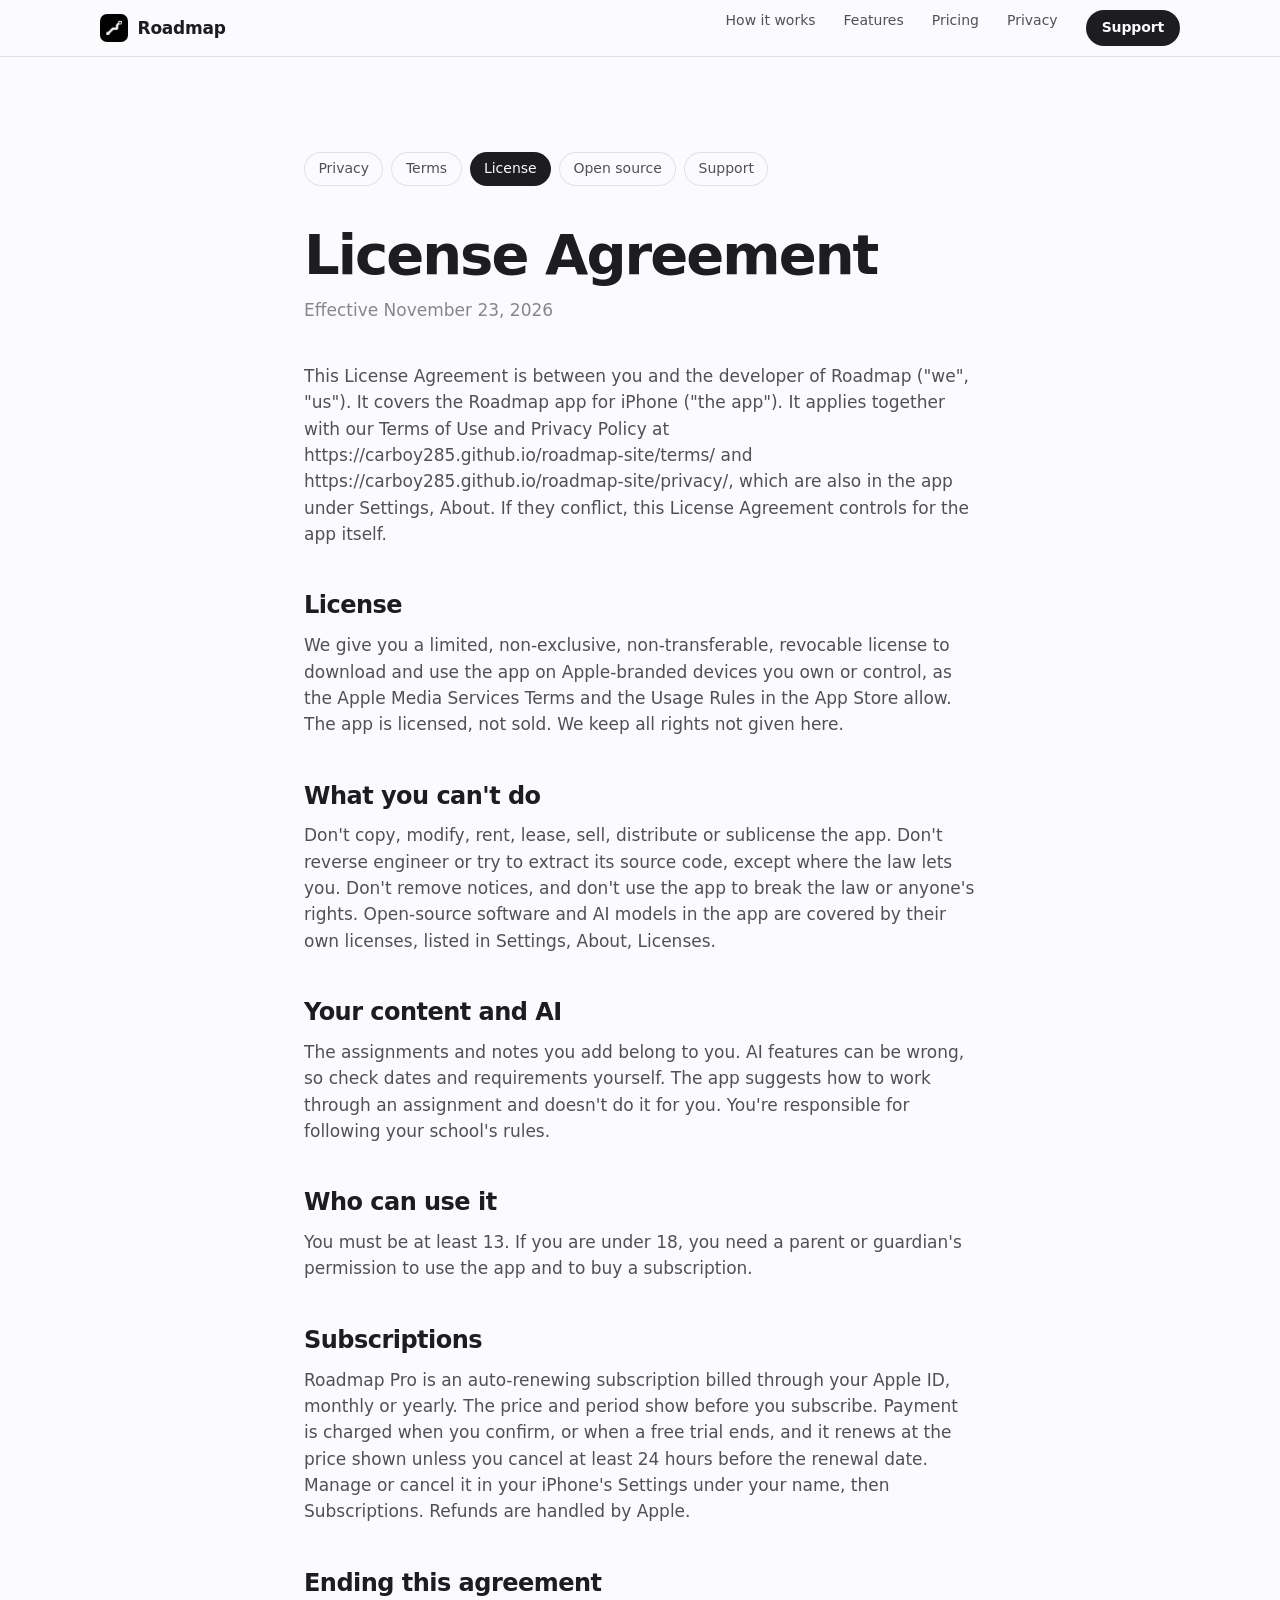
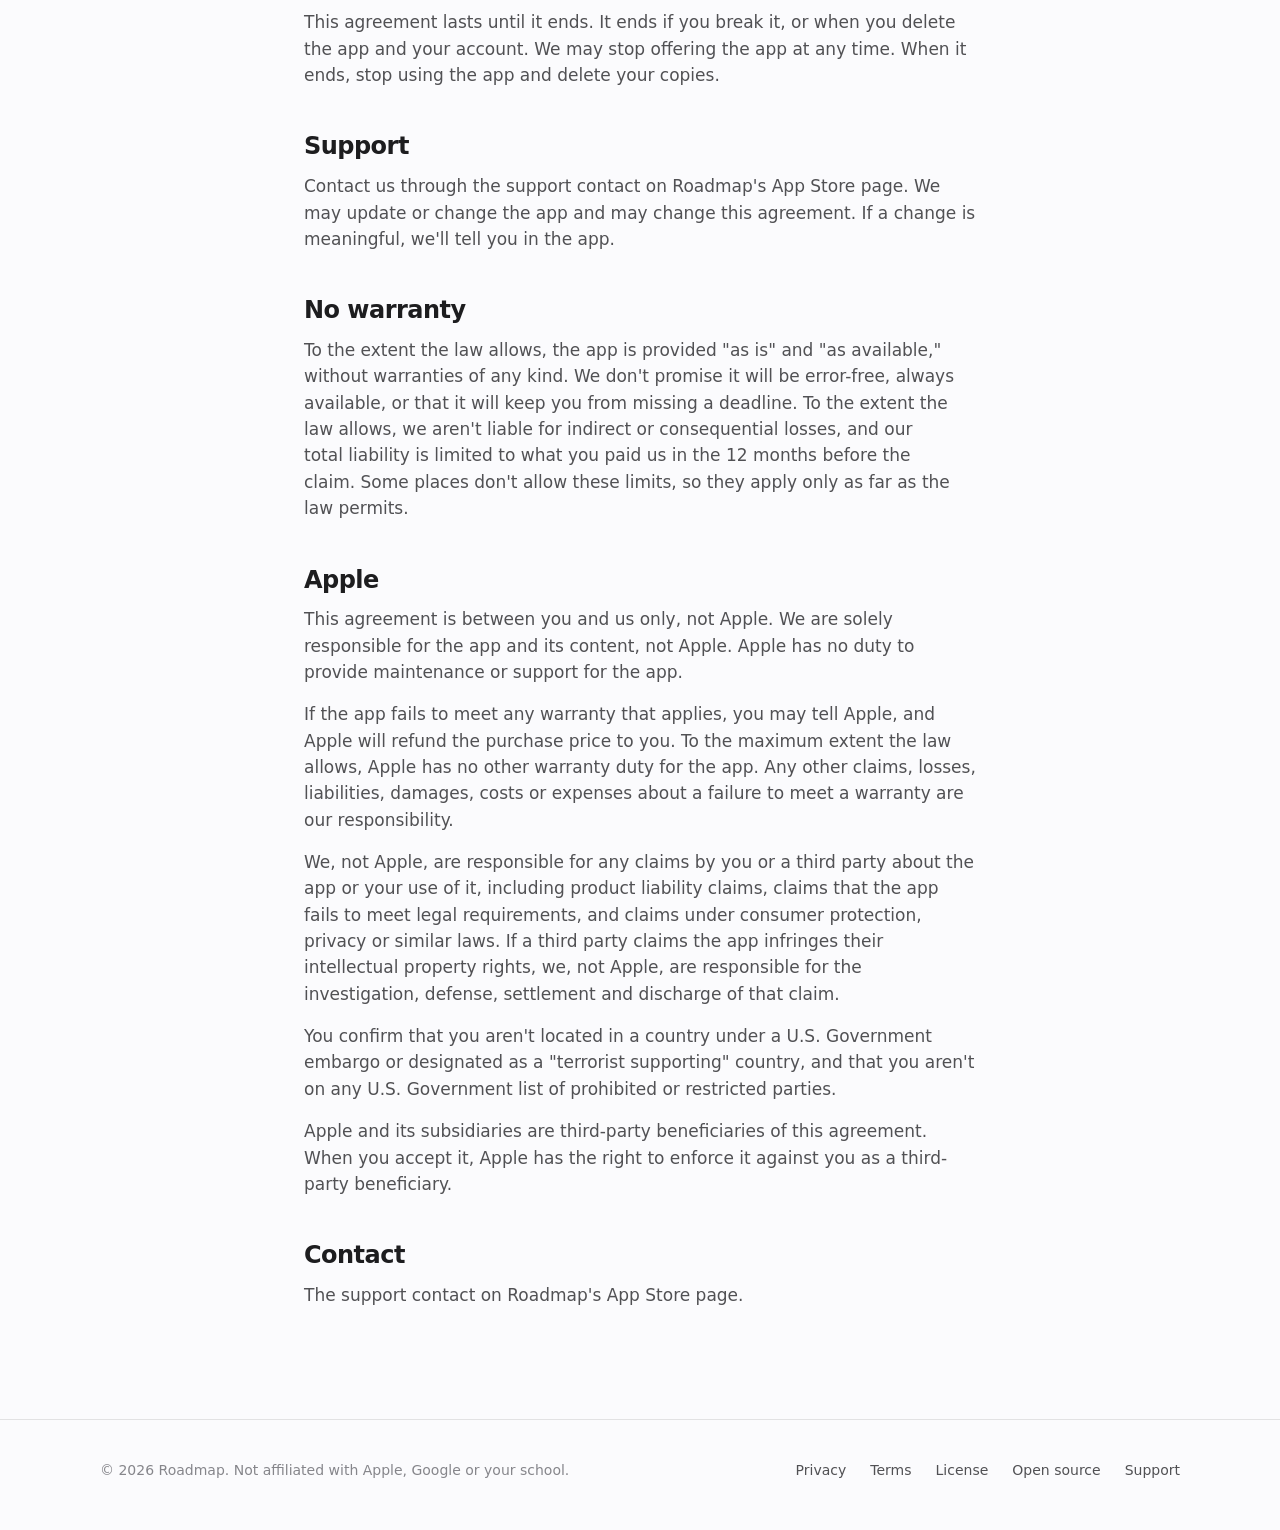
==== eula/index.html @ 941f6da0 "Add license agreement page and App Store Connect text Co-Authored-By: Claude Sonnet 5.5 <noreply@ant" ====
<!doctype html>
<html lang="en">
<head>
<meta charset="utf-8">
<meta name="viewport" content="width=device-width, initial-scale=1, viewport-fit=cover">
<title>License Agreement · Roadmap</title>
<meta name="description" content="The license agreement for the Roadmap app.">
<meta name="theme-color" content="#fbfbfd" media="(prefers-color-scheme: light)">
<meta name="theme-color" content="#000000" media="(prefers-color-scheme: dark)">
<meta property="og:title" content="License Agreement · Roadmap">
<meta property="og:description" content="The license agreement for the Roadmap app.">
<meta property="og:type" content="website">
<link rel="icon" type="image/png" href="../assets/favicon.png">
<link rel="apple-touch-icon" href="../assets/apple-touch-icon.png">
<link rel="stylesheet" href="../assets/site.css">
</head>
<body>
<nav class="nav" aria-label="Main">
  <div class="wrap">
    <a class="brand" href="../"><img src="../assets/favicon.png" alt="" width="28" height="28">Roadmap</a>
    <ul><li><a href="../#how">How it works</a></li><li><a href="../#features">Features</a></li><li><a href="../#pricing">Pricing</a></li><li><a href="../#privacy">Privacy</a></li><li><a class="btn sm" href="../support/">Support</a></li></ul>
  </div>
</nav>
<main>
<article class="wrap doc"><nav class="toc" aria-label="Policies"><a href="../privacy/">Privacy</a><a href="../terms/">Terms</a><a href="../eula/" aria-current="page">License</a><a href="../licenses/">Open source</a><a href="../support/">Support</a></nav><h1>License Agreement</h1><p class="meta">Effective November 23, 2026</p>
<p>This License Agreement is between you and the developer of Roadmap ("we", "us"). It covers the Roadmap app for iPhone ("the app"). It applies together with our Terms of Use and Privacy Policy at https://carboy285.github.io/roadmap-site/terms/ and https://carboy285.github.io/roadmap-site/privacy/, which are also in the app under Settings, About. If they conflict, this License Agreement controls for the app itself.</p>
<h2>License</h2>
<p>We give you a limited, non-exclusive, non-transferable, revocable license to download and use the app on Apple-branded devices you own or control, as the Apple Media Services Terms and the Usage Rules in the App Store allow. The app is licensed, not sold. We keep all rights not given here.</p>
<h2>What you can't do</h2>
<p>Don't copy, modify, rent, lease, sell, distribute or sublicense the app. Don't reverse engineer or try to extract its source code, except where the law lets you. Don't remove notices, and don't use the app to break the law or anyone's rights. Open-source software and AI models in the app are covered by their own licenses, listed in Settings, About, Licenses.</p>
<h2>Your content and AI</h2>
<p>The assignments and notes you add belong to you. AI features can be wrong, so check dates and requirements yourself. The app suggests how to work through an assignment and doesn't do it for you. You're responsible for following your school's rules.</p>
<h2>Who can use it</h2>
<p>You must be at least 13. If you are under 18, you need a parent or guardian's permission to use the app and to buy a subscription.</p>
<h2>Subscriptions</h2>
<p>Roadmap Pro is an auto-renewing subscription billed through your Apple ID, monthly or yearly. The price and period show before you subscribe. Payment is charged when you confirm, or when a free trial ends, and it renews at the price shown unless you cancel at least 24 hours before the renewal date. Manage or cancel it in your iPhone's Settings under your name, then Subscriptions. Refunds are handled by Apple.</p>
<h2>Ending this agreement</h2>
<p>This agreement lasts until it ends. It ends if you break it, or when you delete the app and your account. We may stop offering the app at any time. When it ends, stop using the app and delete your copies.</p>
<h2>Support</h2>
<p>Contact us through the support contact on Roadmap's App Store page. We may update or change the app and may change this agreement. If a change is meaningful, we'll tell you in the app.</p>
<h2>No warranty</h2>
<p>To the extent the law allows, the app is provided "as is" and "as available," without warranties of any kind. We don't promise it will be error-free, always available, or that it will keep you from missing a deadline. To the extent the law allows, we aren't liable for indirect or consequential losses, and our total liability is limited to what you paid us in the 12 months before the claim. Some places don't allow these limits, so they apply only as far as the law permits.</p>
<h2>Apple</h2>
<p>This agreement is between you and us only, not Apple. We are solely responsible for the app and its content, not Apple. Apple has no duty to provide maintenance or support for the app.</p>
<p>If the app fails to meet any warranty that applies, you may tell Apple, and Apple will refund the purchase price to you. To the maximum extent the law allows, Apple has no other warranty duty for the app. Any other claims, losses, liabilities, damages, costs or expenses about a failure to meet a warranty are our responsibility.</p>
<p>We, not Apple, are responsible for any claims by you or a third party about the app or your use of it, including product liability claims, claims that the app fails to meet legal requirements, and claims under consumer protection, privacy or similar laws. If a third party claims the app infringes their intellectual property rights, we, not Apple, are responsible for the investigation, defense, settlement and discharge of that claim.</p>
<p>You confirm that you aren't located in a country under a U.S. Government embargo or designated as a "terrorist supporting" country, and that you aren't on any U.S. Government list of prohibited or restricted parties.</p>
<p>Apple and its subsidiaries are third-party beneficiaries of this agreement. When you accept it, Apple has the right to enforce it against you as a third-party beneficiary.</p>
<h2>Contact</h2>
<p>The support contact on Roadmap's App Store page.</p></article>
</main>
<footer>
  <div class="wrap">
    <span>© 2026 Roadmap. Not affiliated with Apple, Google or your school.</span>
    <nav aria-label="Footer"><a href="../privacy/">Privacy</a><a href="../terms/">Terms</a><a href="../eula/">License</a><a href="../licenses/">Open source</a><a href="../support/">Support</a></nav>
  </div>
</footer>
<script src="../assets/config.js"></script>
<script src="../assets/site.js"></script>
</body>
</html>
---- assets/site.css ----
/* Roadmap site. System type, restrained palette, springy feedback. */
:root {
  --bg: #fbfbfd;
  --bg-2: #f2f2f5;
  --card: #ffffff;
  --ink: #1d1d1f;
  --ink-2: #515154;
  --ink-3: #86868b;
  --line: rgba(0, 0, 0, 0.1);
  --glass: rgba(251, 251, 253, 0.72);
  --done: #1f9d55;
  --shadow: 0 1px 2px rgba(0, 0, 0, 0.04), 0 12px 40px -12px rgba(0, 0, 0, 0.18);
  --ease: cubic-bezier(0.22, 1, 0.36, 1);
  --radius: 22px;
  --max: 1080px;
  color-scheme: light dark;
}
@media (prefers-color-scheme: dark) {
  :root {
    --bg: #000000;
    --bg-2: #0d0d0f;
    --card: #1c1c1e;
    --ink: #f5f5f7;
    --ink-2: #a1a1a6;
    --ink-3: #6e6e73;
    --line: rgba(255, 255, 255, 0.14);
    --glass: rgba(0, 0, 0, 0.66);
    --done: #32d74b;
    --shadow: 0 1px 2px rgba(0, 0, 0, 0.4), 0 20px 50px -16px rgba(0, 0, 0, 0.8);
  }
}

* { box-sizing: border-box; margin: 0; }
html { -webkit-text-size-adjust: 100%; scroll-behavior: smooth; scroll-padding-top: 5rem; }
body {
  background: var(--bg);
  color: var(--ink);
  font: 1.0625rem/1.55 -apple-system, BlinkMacSystemFont, "SF Pro Text", system-ui, "Segoe UI", sans-serif;
  -webkit-font-smoothing: antialiased;
  text-rendering: optimizeLegibility;
}
img, svg { display: block; max-width: 100%; }
a { color: inherit; }
:focus-visible { outline: 3px solid var(--ink); outline-offset: 3px; border-radius: 8px; }

.wrap { width: min(var(--max), 100% - 3rem); margin-inline: auto; }

/* Type: tracking tightens as size grows, leading tightens too. */
.display {
  font-size: clamp(2.75rem, 8vw, 5.75rem);
  line-height: 1.02;
  letter-spacing: -0.035em;
  font-weight: 700;
  font-optical-sizing: auto;
  text-wrap: balance;
}
h2.title {
  font-size: clamp(2rem, 5vw, 3.25rem);
  line-height: 1.07;
  letter-spacing: -0.028em;
  font-weight: 700;
  text-wrap: balance;
}
h3 { font-size: 1.1875rem; line-height: 1.25; letter-spacing: -0.012em; font-weight: 650; }
.lede { font-size: clamp(1.1875rem, 2.4vw, 1.5rem); line-height: 1.35; letter-spacing: -0.014em; color: var(--ink-2); text-wrap: pretty; }
.eyebrow { font-size: 0.8125rem; font-weight: 600; letter-spacing: 0.06em; text-transform: uppercase; color: var(--ink-3); }

/* Floating glass nav: content scrolls beneath it. */
.nav {
  position: sticky; top: 0; z-index: 50;
  background: var(--glass);
  -webkit-backdrop-filter: blur(22px) saturate(180%);
  backdrop-filter: blur(22px) saturate(180%);
  box-shadow: 0 1px 0 var(--line);
}
.nav .wrap { display: flex; align-items: center; justify-content: space-between; height: 3.5rem; }
.brand { display: flex; align-items: center; gap: 0.6rem; font-weight: 650; letter-spacing: -0.015em; text-decoration: none; }
.brand img { width: 28px; height: 28px; border-radius: 7px; }
.nav ul { display: flex; gap: 1.75rem; list-style: none; padding: 0; font-size: 0.875rem; }
.nav ul a { text-decoration: none; color: var(--ink-2); transition: color 120ms; }
.nav ul a:hover, .nav ul a[aria-current] { color: var(--ink); }
.nav ul a.btn { color: var(--bg); }
@media (max-width: 640px) { .nav ul li:not(:last-child) { display: none; } }

/* Buttons respond on press, instantly. */
.btn {
  display: inline-flex; align-items: center; justify-content: center; gap: 0.5rem;
  min-height: 3rem; padding: 0 1.5rem; border-radius: 999px;
  background: var(--ink); color: var(--bg);
  font: inherit; font-size: 1rem; font-weight: 600; letter-spacing: -0.01em; text-decoration: none;
  border: 0; cursor: pointer;
  transition: transform 120ms var(--ease), opacity 120ms;
  -webkit-tap-highlight-color: transparent;
}
.btn:hover { opacity: 0.88; }
.btn:active { transform: scale(0.96); opacity: 1; }
.btn.ghost { background: transparent; color: var(--ink); box-shadow: inset 0 0 0 1.5px var(--line); }
.btn.sm { min-height: 2.25rem; padding: 0 1rem; font-size: 0.875rem; }

/* Hero */
.hero { padding: clamp(3.5rem, 9vw, 7rem) 0 0; text-align: center; overflow: clip; }
.hero .lede { max-width: 36ch; margin: 1.5rem auto 0; }
.hero .cta { display: flex; flex-wrap: wrap; gap: 0.75rem; justify-content: center; margin-top: 2.25rem; }
.badge { display: inline-flex; align-items: center; gap: 0.5rem; padding: 0.35rem 0.9rem; border-radius: 999px; font-size: 0.8125rem; font-weight: 600; color: var(--ink-2); box-shadow: inset 0 0 0 1px var(--line); margin-bottom: 1.5rem; }
.badge i { width: 7px; height: 7px; border-radius: 50%; background: var(--done); }

/* Phone mock, built from markup so it stays crisp. Steps are tappable. */
.stage { margin-top: clamp(2.5rem, 6vw, 4.5rem); display: grid; place-items: center; position: relative; }
.stage::before { content: ""; position: absolute; inset: 20% 8% 0; background: radial-gradient(60% 60% at 50% 40%, var(--bg-2), transparent 75%); z-index: -1; }
.phone {
  width: min(340px, 82vw); aspect-ratio: 9 / 15;
  background: var(--card); border-radius: 46px; padding: 12px;
  box-shadow: 0 0 0 2px var(--line), var(--shadow);
  margin-bottom: -6rem; text-align: left;
  -webkit-mask-image: linear-gradient(#000 70%, transparent 100%);
  mask-image: linear-gradient(#000 70%, transparent 100%);
}
.screen { height: 100%; border-radius: 36px; background: var(--bg); padding: 1.1rem 1.1rem 0; overflow: hidden; box-shadow: inset 0 0 0 1px var(--line); }
.island { width: 84px; height: 24px; border-radius: 99px; background: #000; margin: 0 auto 0.9rem; }
.screen .date { font-size: 0.75rem; font-weight: 600; letter-spacing: 0.05em; text-transform: uppercase; color: var(--ink-3); }
.screen h4 { font-size: 1.5rem; letter-spacing: -0.03em; line-height: 1.1; margin: 0.15rem 0 0.9rem; }
.ring-row { display: flex; align-items: center; gap: 0.9rem; padding: 0.8rem; border-radius: 16px; background: var(--card); box-shadow: inset 0 0 0 1px var(--line); }
.ring { position: relative; width: 52px; height: 52px; flex: none; }
.ring svg { width: 100%; height: 100%; transform: rotate(-90deg); }
.ring circle { fill: none; stroke-width: 6; }
.ring .track { stroke: var(--line); }
.ring .fill { stroke: var(--ink); stroke-linecap: round; transition: stroke-dashoffset 600ms var(--ease); }
.ring b { position: absolute; inset: 0; display: grid; place-items: center; font-size: 0.8125rem; letter-spacing: -0.02em; }
.ring-row p { font-size: 0.8125rem; line-height: 1.3; color: var(--ink-2); }
.ring-row p strong { display: block; color: var(--ink); font-size: 0.9375rem; letter-spacing: -0.015em; }
.steps { list-style: none; padding: 0; margin-top: 0.9rem; display: grid; gap: 0.5rem; }
.step { display: flex; align-items: center; gap: 0.7rem; width: 100%; padding: 0.7rem 0.8rem; border: 0; border-radius: 14px; background: var(--card); box-shadow: inset 0 0 0 1px var(--line); color: var(--ink); font: inherit; font-size: 0.875rem; text-align: left; cursor: pointer; transition: transform 120ms var(--ease); -webkit-tap-highlight-color: transparent; }
.step:active { transform: scale(0.97); }
.step .box { width: 22px; height: 22px; border-radius: 50%; flex: none; box-shadow: inset 0 0 0 2px var(--ink-3); display: grid; place-items: center; transition: background 200ms, box-shadow 200ms; }
.step .box svg { width: 12px; height: 12px; stroke: var(--bg); stroke-width: 3.4; fill: none; stroke-linecap: round; stroke-linejoin: round; stroke-dasharray: 20; stroke-dashoffset: 20; transition: stroke-dashoffset 280ms var(--ease) 60ms; }
.step[aria-pressed="true"] .box { background: var(--done); box-shadow: none; }
.step[aria-pressed="true"] .box svg { stroke: #fff; stroke-dashoffset: 0; }
.step[aria-pressed="true"] .t { color: var(--ink-3); text-decoration: line-through; text-decoration-color: var(--ink-3); }
.step small { margin-left: auto; color: var(--ink-3); font-size: 0.75rem; white-space: nowrap; }
.hint { margin-top: 1rem; font-size: 0.8125rem; color: var(--ink-3); }

/* Sections */
section { padding: clamp(4.5rem, 11vw, 8.5rem) 0; }
.head { max-width: 40rem; margin-bottom: clamp(2.5rem, 6vw, 4rem); }
.head .lede { margin-top: 1rem; }
.head .eyebrow { margin-bottom: 0.75rem; }
.center { text-align: center; margin-inline: auto; }
.alt { background: var(--bg-2); }

.grid { display: grid; gap: 1rem; grid-template-columns: repeat(auto-fit, minmax(min(100%, 17rem), 1fr)); }
.card { background: var(--card); border-radius: var(--radius); padding: 1.75rem; box-shadow: inset 0 0 0 1px var(--line); display: flex; flex-direction: column; gap: 0.6rem; }
.card p { color: var(--ink-2); font-size: 1rem; line-height: 1.5; text-wrap: pretty; }
.card .ico { width: 44px; height: 44px; border-radius: 12px; display: grid; place-items: center; background: var(--ink); color: var(--bg); margin-bottom: 0.6rem; }
.card .ico svg { width: 22px; height: 22px; stroke: currentColor; fill: none; stroke-width: 1.8; stroke-linecap: round; stroke-linejoin: round; }
.card.wide { grid-column: 1 / -1; }
@media (min-width: 900px) { .card.wide { grid-column: span 2; } }

/* Flow */
.flow { display: grid; gap: 1rem; grid-template-columns: repeat(auto-fit, minmax(min(100%, 15rem), 1fr)); counter-reset: n; }
.flow li { list-style: none; counter-increment: n; padding-top: 1.25rem; border-top: 2px solid var(--ink); }
.flow li::before { content: "0" counter(n); display: block; font-size: 0.8125rem; font-weight: 700; color: var(--ink-3); letter-spacing: 0.06em; margin-bottom: 0.6rem; }
.flow p { color: var(--ink-2); margin-top: 0.4rem; }
.flow { padding: 0; }

/* Privacy block */
.privacy { display: grid; gap: clamp(2rem, 5vw, 4rem); grid-template-columns: repeat(auto-fit, minmax(min(100%, 22rem), 1fr)); align-items: center; }
.facts { list-style: none; padding: 0; display: grid; gap: 0; }
.facts li { display: flex; gap: 1rem; padding: 1.1rem 0; border-top: 1px solid var(--line); }
.facts li:last-child { border-bottom: 1px solid var(--line); }
.facts svg { width: 22px; height: 22px; flex: none; margin-top: 0.2rem; stroke: var(--done); fill: none; stroke-width: 2.4; stroke-linecap: round; stroke-linejoin: round; }
.facts strong { display: block; letter-spacing: -0.01em; }
.facts span { color: var(--ink-2); font-size: 1rem; }

/* Pricing */
.plans { display: grid; gap: 1rem; grid-template-columns: repeat(auto-fit, minmax(min(100%, 19rem), 1fr)); max-width: 52rem; margin-inline: auto; }
.plan { background: var(--card); border-radius: var(--radius); padding: 2rem; box-shadow: inset 0 0 0 1px var(--line); display: flex; flex-direction: column; gap: 1rem; }
.plan.pro { background: var(--ink); color: var(--bg); box-shadow: none; }
.plan .price { font-size: 2.75rem; line-height: 1; letter-spacing: -0.035em; font-weight: 700; }
.plan .price small { font-size: 1rem; font-weight: 500; letter-spacing: 0; opacity: 0.6; }
.plan ul { list-style: none; padding: 0; display: grid; gap: 0.6rem; font-size: 1rem; }
.plan li { display: flex; gap: 0.6rem; }
.plan li::before { content: ""; width: 6px; height: 6px; border-radius: 50%; background: currentColor; opacity: 0.5; margin-top: 0.65rem; flex: none; }
.fine { text-align: center; color: var(--ink-3); font-size: 0.875rem; max-width: 40rem; margin: 1.5rem auto 0; text-wrap: pretty; }

/* FAQ */
.faq { max-width: 44rem; margin-inline: auto; }
details { border-top: 1px solid var(--line); }
details:last-child { border-bottom: 1px solid var(--line); }
summary { list-style: none; cursor: pointer; padding: 1.25rem 0; font-weight: 600; letter-spacing: -0.012em; display: flex; justify-content: space-between; gap: 1rem; align-items: center; }
summary::-webkit-details-marker { display: none; }
summary::after { content: ""; width: 10px; height: 10px; border-right: 2px solid var(--ink-3); border-bottom: 2px solid var(--ink-3); transform: rotate(45deg); transition: transform 280ms var(--ease); flex: none; margin-right: 4px; }
details[open] summary::after { transform: rotate(-135deg); }
details p { padding: 0 0 1.4rem; color: var(--ink-2); max-width: 40rem; text-wrap: pretty; }

/* Closing CTA */
.closer { text-align: center; }
.closer .icon { width: 96px; height: 96px; margin: 0 auto 2rem; border-radius: 22px; box-shadow: var(--shadow); }
.closer .lede { margin: 1rem auto 2rem; max-width: 30ch; }

/* Footer */
footer { padding: 2.5rem 0 3rem; font-size: 0.875rem; color: var(--ink-3); box-shadow: 0 -1px 0 var(--line); }
footer .wrap { display: flex; flex-wrap: wrap; justify-content: space-between; gap: 1rem 2rem; }
footer nav { display: flex; flex-wrap: wrap; gap: 0.5rem 1.5rem; }
footer a { text-decoration: none; color: var(--ink-2); }
footer a:hover { color: var(--ink); text-decoration: underline; }

/* Long-form pages (privacy, terms, support) */
.doc { max-width: 42rem; margin-inline: auto; padding: clamp(3rem, 8vw, 6rem) 0; }
.doc h1 { font-size: clamp(2.25rem, 6vw, 3.5rem); line-height: 1.04; letter-spacing: -0.035em; font-weight: 700; text-wrap: balance; }
.doc .meta { color: var(--ink-3); margin: 0.75rem 0 2.5rem; }
.doc h2 { font-size: 1.5rem; line-height: 1.2; letter-spacing: -0.022em; margin: 2.75rem 0 0.75rem; }
.doc p, .doc li { color: var(--ink-2); text-wrap: pretty; }
.doc p { margin-bottom: 1rem; }
.doc ul { padding-left: 1.25rem; margin-bottom: 1rem; display: grid; gap: 0.6rem; }
.doc strong { color: var(--ink); font-weight: 600; }
.doc a { text-underline-offset: 3px; }
.doc .toc { display: flex; flex-wrap: wrap; gap: 0.5rem; margin: 0 0 2.5rem; }
.doc .toc a { text-decoration: none; font-size: 0.875rem; padding: 0.4rem 0.9rem; border-radius: 99px; box-shadow: inset 0 0 0 1px var(--line); color: var(--ink-2); }
.doc .toc a[aria-current] { background: var(--ink); color: var(--bg); box-shadow: none; }

/* Scroll reveal: starts from the current state, never blocks input. */
.js .reveal { opacity: 0; transform: translateY(18px); transition: opacity 700ms var(--ease), transform 700ms var(--ease); transition-delay: var(--d, 0ms); }
.js .reveal.in { opacity: 1; transform: none; }

/* Accessibility signals */
@media (prefers-reduced-motion: reduce) {
  html { scroll-behavior: auto; }
  .js .reveal { transform: none; transition: opacity 200ms; }
  .ring .fill, .step .box svg, summary::after { transition: none; }
  .btn:active, .step:active { transform: none; }
}
@media (prefers-reduced-transparency: reduce) {
  .nav { background: var(--bg); -webkit-backdrop-filter: none; backdrop-filter: none; }
}
@media (prefers-contrast: more) {
  :root { --line: rgba(128, 128, 128, 0.7); --ink-2: var(--ink); --ink-3: var(--ink-2); }
}
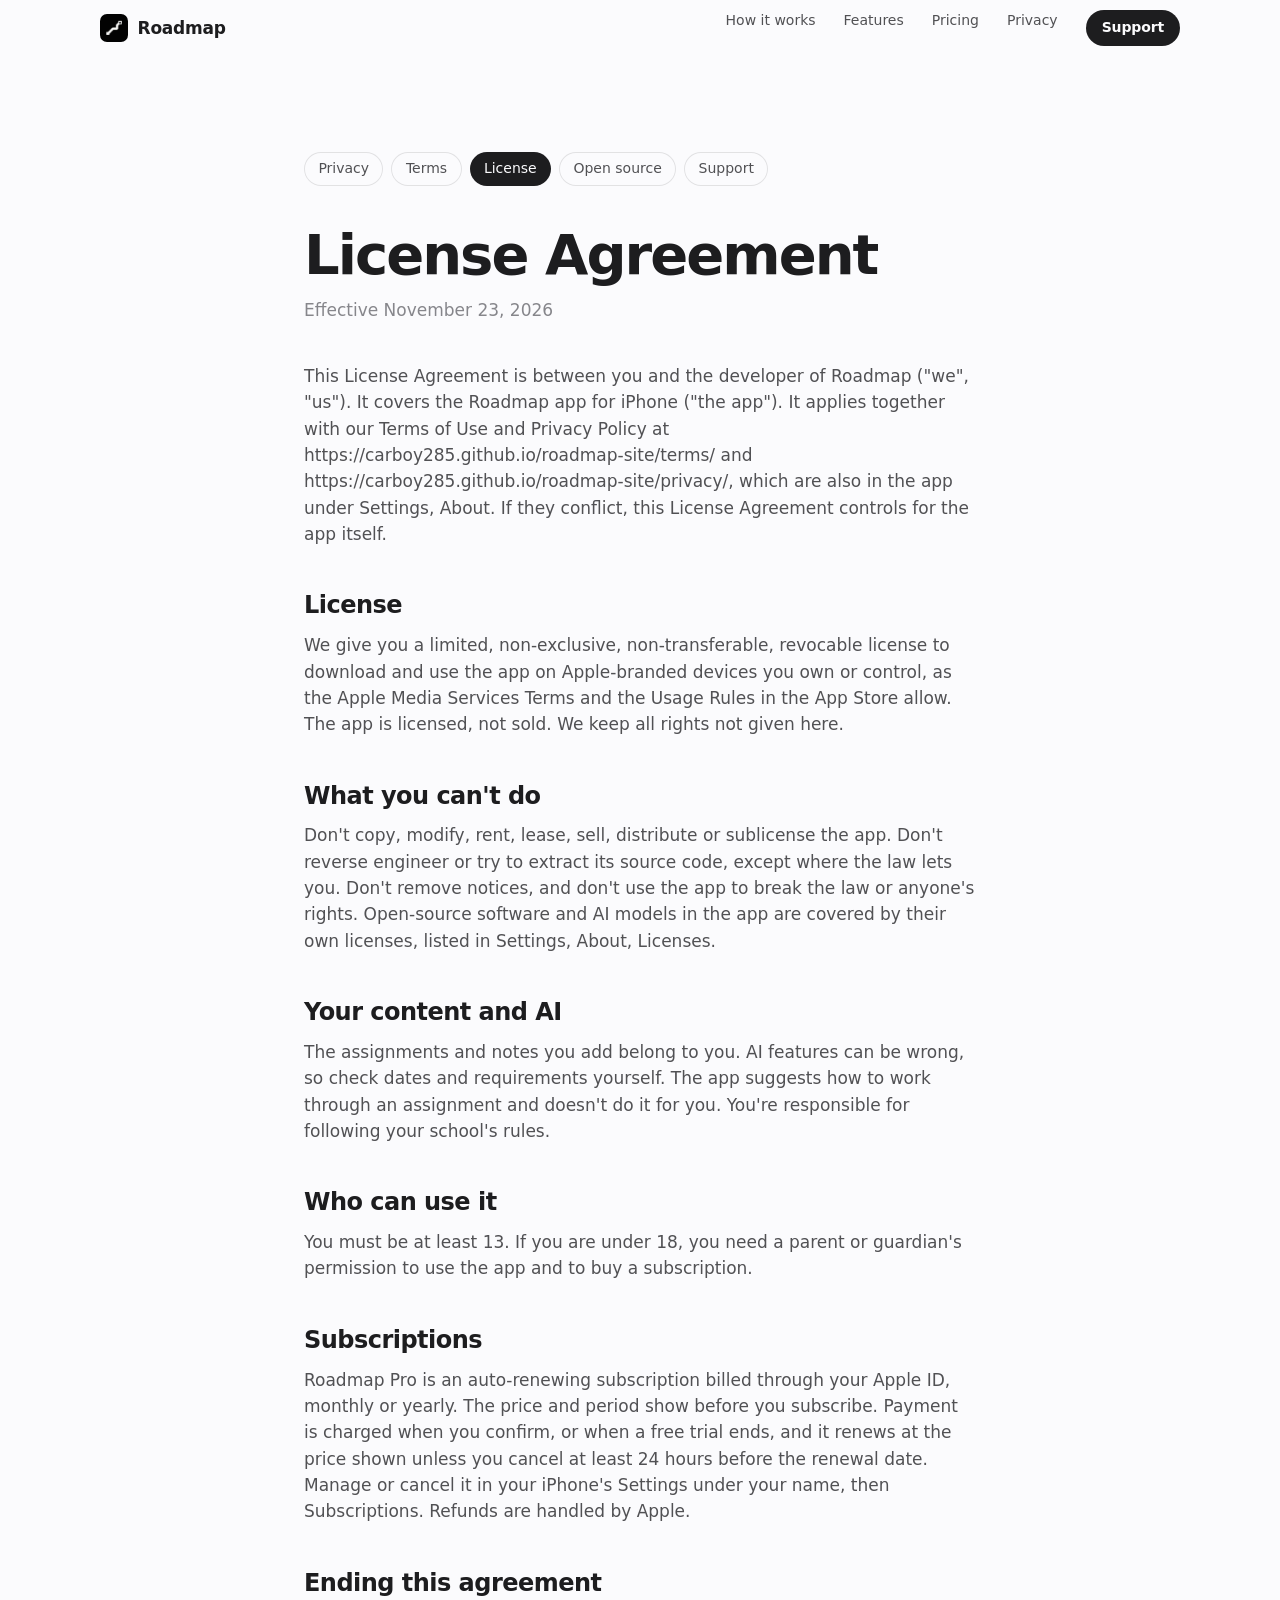
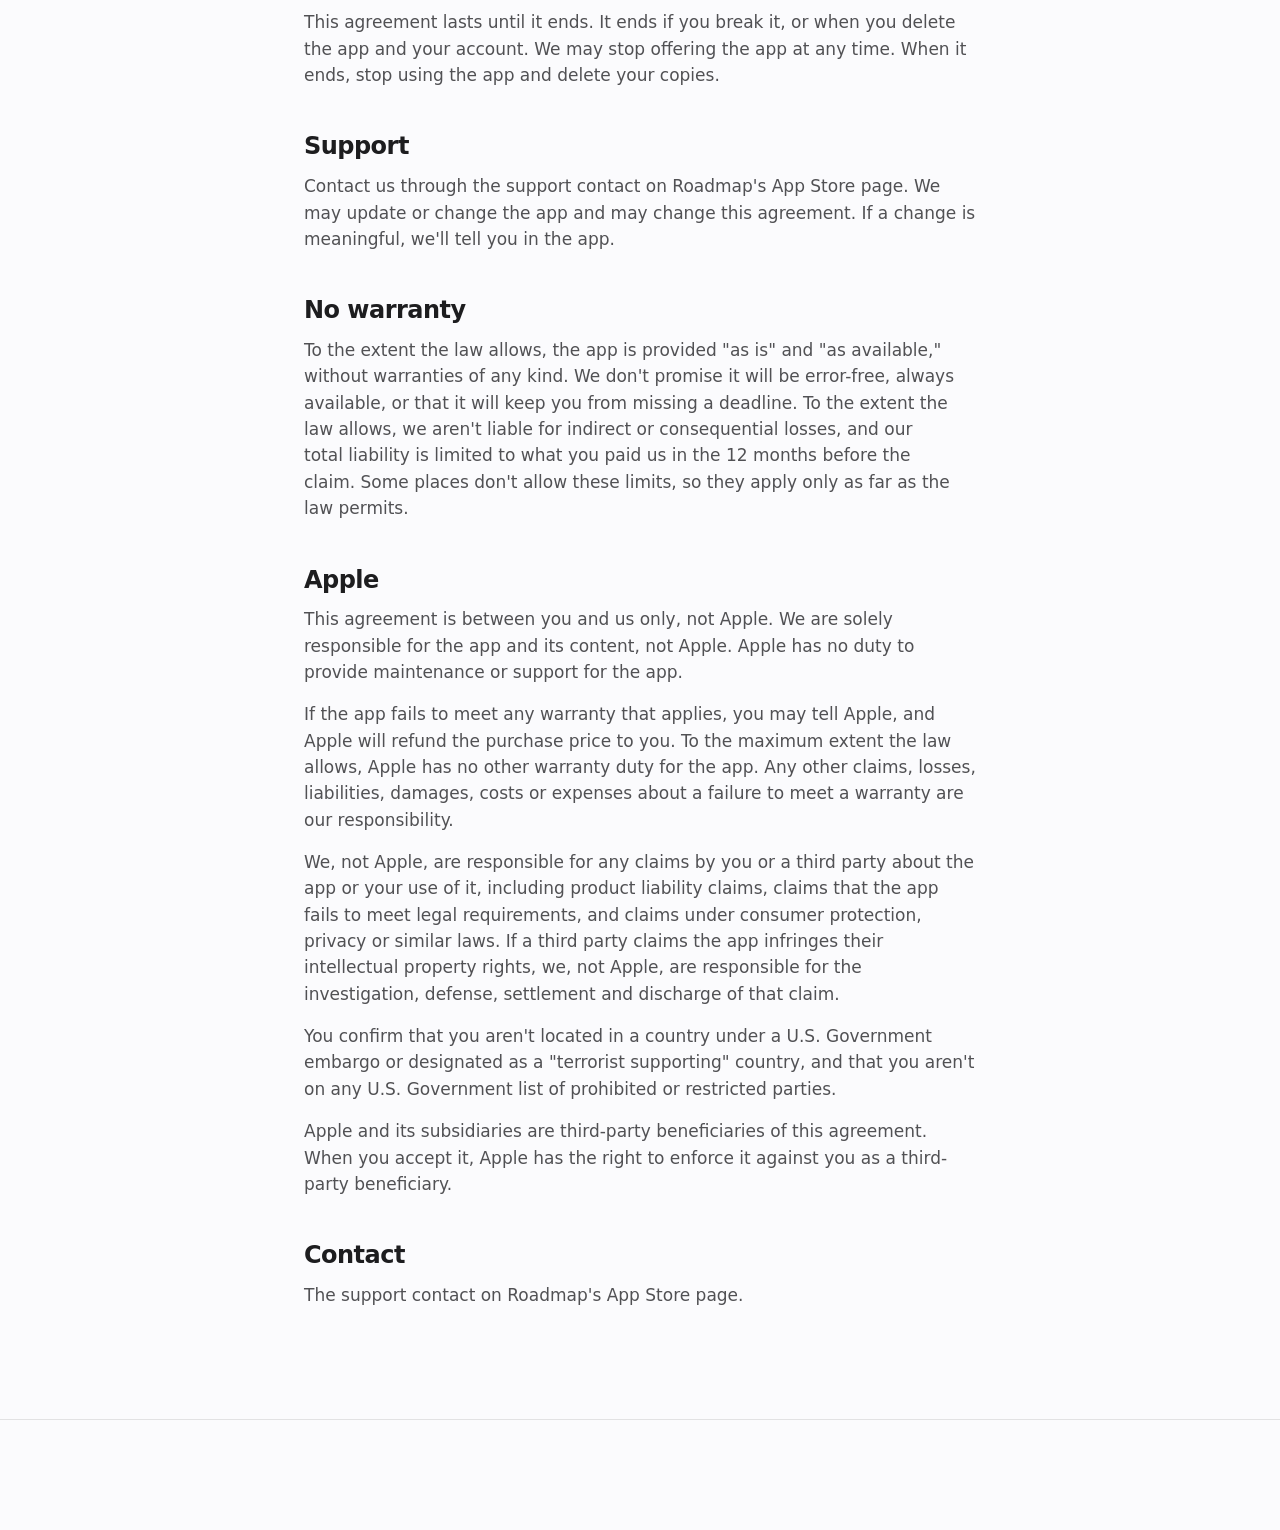
==== commit 0e05a3d7: "Polish: spring motion, richer phone and bento visuals, faster loading Co-Authored-By: Claude Sonnet " ====
--- a/eula/index.html
+++ b/eula/index.html
@@ -10,6 +10,8 @@
 <meta property="og:title" content="License Agreement · Roadmap">
 <meta property="og:description" content="The license agreement for the Roadmap app.">
 <meta property="og:type" content="website">
+<meta property="og:image" content="https://carboy285.github.io/roadmap-site/assets/icon-512.png">
+<meta name="twitter:card" content="summary">
 <link rel="icon" type="image/png" href="../assets/favicon.png">
 <link rel="apple-touch-icon" href="../assets/apple-touch-icon.png">
 <link rel="stylesheet" href="../assets/site.css">
@@ -55,7 +57,7 @@
     <nav aria-label="Footer"><a href="../privacy/">Privacy</a><a href="../terms/">Terms</a><a href="../eula/">License</a><a href="../licenses/">Open source</a><a href="../support/">Support</a></nav>
   </div>
 </footer>
-<script src="../assets/config.js"></script>
-<script src="../assets/site.js"></script>
+<script src="../assets/config.js" defer></script>
+<script src="../assets/site.js" defer></script>
 </body>
 </html>
--- a/assets/site.css
+++ b/assets/site.css
@@ -11,6 +11,9 @@
   --done: #1f9d55;
   --shadow: 0 1px 2px rgba(0, 0, 0, 0.04), 0 12px 40px -12px rgba(0, 0, 0, 0.18);
   --ease: cubic-bezier(0.22, 1, 0.36, 1);
+  /* Springs as easing: smooth is critically damped, bounce is damping 0.8. */
+  --spring: linear(0, 0.0476, 0.1527, 0.2777, 0.402, 0.5154, 0.6135, 0.6957, 0.7628, 0.8167, 0.8594, 0.8927, 0.9186, 0.9385, 0.9537, 0.9653, 0.9741, 0.9807, 0.9856, 0.9894, 0.9921, 0.9942, 0.9957, 0.9968, 0.9977, 0.9983, 0.9987, 0.9991, 0.9993, 0.9995, 0.9996, 0.9997, 0.9998, 0.9999, 1);
+  --spring-bounce: linear(0, 0.0496, 0.1645, 0.3064, 0.4511, 0.5842, 0.6985, 0.7917, 0.8642, 0.9182, 0.9567, 0.9828, 0.9994, 1.009, 1.0137, 1.0151, 1.0146, 1.013, 1.0109, 1.0086, 1.0066, 1.0048, 1.0034, 1.0022, 1.0013, 1.0007, 1.0003, 1, 0.9999, 0.9998, 1);
   --radius: 22px;
   --max: 1080px;
   color-scheme: light dark;
@@ -68,6 +71,10 @@
 /* Floating glass nav: content scrolls beneath it. */
 .nav {
   position: sticky; top: 0; z-index: 50;
+  background: transparent;
+  transition: background 300ms var(--ease), box-shadow 300ms var(--ease);
+}
+.nav.scrolled {
   background: var(--glass);
   -webkit-backdrop-filter: blur(22px) saturate(180%);
   backdrop-filter: blur(22px) saturate(180%);
@@ -79,7 +86,8 @@
 .nav ul { display: flex; gap: 1.75rem; list-style: none; padding: 0; font-size: 0.875rem; }
 .nav ul a { text-decoration: none; color: var(--ink-2); transition: color 120ms; }
 .nav ul a:hover, .nav ul a[aria-current] { color: var(--ink); }
-.nav ul a.btn { color: var(--bg); }
+.nav ul a.btn, .nav ul a.btn:hover { color: var(--bg); }
+
 @media (max-width: 640px) { .nav ul li:not(:last-child) { display: none; } }
 
 /* Buttons respond on press, instantly. */
@@ -98,7 +106,7 @@
 .btn.sm { min-height: 2.25rem; padding: 0 1rem; font-size: 0.875rem; }
 
 /* Hero */
-.hero { padding: clamp(3.5rem, 9vw, 7rem) 0 0; text-align: center; overflow: clip; }
+.hero { padding: clamp(3.5rem, 9vw, 7rem) 0 clamp(2rem, 5vw, 4rem); text-align: center; overflow-x: clip; }
 .hero .lede { max-width: 36ch; margin: 1.5rem auto 0; }
 .hero .cta { display: flex; flex-wrap: wrap; gap: 0.75rem; justify-content: center; margin-top: 2.25rem; }
 .badge { display: inline-flex; align-items: center; gap: 0.5rem; padding: 0.35rem 0.9rem; border-radius: 999px; font-size: 0.8125rem; font-weight: 600; color: var(--ink-2); box-shadow: inset 0 0 0 1px var(--line); margin-bottom: 1.5rem; }
@@ -108,15 +116,24 @@
 .stage { margin-top: clamp(2.5rem, 6vw, 4.5rem); display: grid; place-items: center; position: relative; }
 .stage::before { content: ""; position: absolute; inset: 20% 8% 0; background: radial-gradient(60% 60% at 50% 40%, var(--bg-2), transparent 75%); z-index: -1; }
 .phone {
-  width: min(340px, 82vw); aspect-ratio: 9 / 15;
-  background: var(--card); border-radius: 46px; padding: 12px;
-  box-shadow: 0 0 0 2px var(--line), var(--shadow);
-  margin-bottom: -6rem; text-align: left;
-  -webkit-mask-image: linear-gradient(#000 70%, transparent 100%);
-  mask-image: linear-gradient(#000 70%, transparent 100%);
-}
-.screen { height: 100%; border-radius: 36px; background: var(--bg); padding: 1.1rem 1.1rem 0; overflow: hidden; box-shadow: inset 0 0 0 1px var(--line); }
-.island { width: 84px; height: 24px; border-radius: 99px; background: #000; margin: 0 auto 0.9rem; }
+  width: min(330px, 82vw); aspect-ratio: 9 / 18;
+  background: var(--card); border-radius: 48px; padding: 11px;
+  box-shadow: 0 0 0 1.5px var(--line), 0 2px 4px rgba(0,0,0,.05), 0 30px 80px -20px rgba(0,0,0,.28);
+  margin-bottom: 0; text-align: left;
+  will-change: transform;
+}
+.screen { position: relative; height: 100%; border-radius: 36px; background: var(--bg); padding: 0.9rem 1rem 0; overflow: hidden; box-shadow: inset 0 0 0 1px var(--line); }
+.island { width: 84px; height: 24px; border-radius: 99px; background: #000; margin: 0 auto 0.5rem; }
+.status { display: flex; justify-content: space-between; align-items: center; font-size: 0.75rem; font-weight: 600; padding: 0 0.6rem; margin: -1.9rem 0 1.1rem; height: 1.5rem; }
+.status svg { width: 15px; height: 11px; fill: var(--ink); }
+.next { margin-top: 0.9rem; font-size: 0.8125rem; }
+.next .eyebrow { font-size: 0.6875rem; margin-bottom: 0.4rem; }
+.next div { display: flex; justify-content: space-between; padding: 0.7rem 0.8rem; border-radius: 14px; background: var(--ink); color: var(--bg); font-weight: 600; letter-spacing: -0.01em; }
+.next span { opacity: 0.65; font-weight: 500; }
+.tabs { position: absolute; left: 0; right: 0; bottom: 0; display: flex; justify-content: space-around; padding: 0.7rem 0.5rem 1.1rem; background: var(--glass); -webkit-backdrop-filter: blur(18px) saturate(180%); backdrop-filter: blur(18px) saturate(180%); box-shadow: 0 -1px 0 var(--line); font-size: 0.625rem; font-weight: 600; color: var(--ink-3); }
+.tabs span { display: grid; justify-items: center; gap: 0.2rem; }
+.tabs svg { width: 20px; height: 20px; stroke: currentColor; fill: none; stroke-width: 1.8; stroke-linecap: round; stroke-linejoin: round; }
+.tabs .on { color: var(--ink); }
 .screen .date { font-size: 0.75rem; font-weight: 600; letter-spacing: 0.05em; text-transform: uppercase; color: var(--ink-3); }
 .screen h4 { font-size: 1.5rem; letter-spacing: -0.03em; line-height: 1.1; margin: 0.15rem 0 0.9rem; }
 .ring-row { display: flex; align-items: center; gap: 0.9rem; padding: 0.8rem; border-radius: 16px; background: var(--card); box-shadow: inset 0 0 0 1px var(--line); }
@@ -222,15 +239,78 @@
 .js .reveal { opacity: 0; transform: translateY(18px); transition: opacity 700ms var(--ease), transform 700ms var(--ease); transition-delay: var(--d, 0ms); }
 .js .reveal.in { opacity: 1; transform: none; }
 
+
+/* ---------- Polish layer ---------- */
+html { scroll-behavior: smooth; }
+body { overflow-x: clip; }
+
+/* Skip work for sections below the fold. */
+section + section, footer { content-visibility: auto; contain-intrinsic-size: auto 720px; }
+
+/* Hero depth */
+.hero { position: relative; }
+.hero::before { content: ""; position: absolute; inset: -10% -10% auto; height: 70%; z-index: -1; pointer-events: none;
+  background: radial-gradient(50% 50% at 50% 0%, var(--bg-2), transparent 70%); }
+.stage::before { inset: 10% 0 0; background: radial-gradient(45% 55% at 50% 50%, var(--bg-2), transparent 75%); }
+.hero .display { animation: arrive 900ms var(--spring) both; }
+.hero .lede { animation: arrive 900ms var(--spring) 90ms both; }
+.hero .cta, .hero .badge { animation: arrive 900ms var(--spring) 160ms both; }
+.stage { animation: arrive 1100ms var(--spring) 240ms both; }
+@keyframes arrive { from { opacity: 0; transform: translateY(24px); } }
+
+/* Phone drifts as you scroll. Runs on the compositor where supported. */
+@supports (animation-timeline: scroll()) {
+  .phone { animation: drift linear both; animation-timeline: scroll(root); animation-range: 0 60vh; }
+  @keyframes drift { to { transform: translateY(-36px) scale(0.97); } }
+}
+
+/* Cards: spring lift on devices with a real pointer. */
+.card { transition: transform 500ms var(--spring), box-shadow 300ms; }
+@media (hover: hover) and (pointer: fine) {
+  .card:hover { transform: translateY(-4px); box-shadow: inset 0 0 0 1px var(--line), var(--shadow); }
+}
+.card:active { transform: scale(0.985); transition-duration: 120ms; }
+
+/* Bento visuals */
+.card.split { overflow: hidden; }
+.card.split .chat { margin-top: auto; padding-top: 0.6rem; }
+@media (min-width: 700px) { .card.wide.split { flex-direction: row; align-items: center; gap: 2.5rem; } .card.wide.split > div:first-child { flex: 1; display: grid; gap: 0.6rem; } }
+.week { display: grid; grid-template-columns: repeat(5, 1fr); gap: 0.5rem; flex: 1.1; width: 100%; min-height: 9.5rem; align-items: end; }
+.week div { display: grid; gap: 0.35rem; align-content: end; font-size: 0.6875rem; font-weight: 600; color: var(--ink-3); text-align: center; }
+.week i { display: block; border-radius: 9px; background: var(--bg-2); box-shadow: inset 0 0 0 1px var(--line); }
+.week i.a { height: 2rem; } .week i.b { height: 3.4rem; } .week i.c { height: 1.4rem; }
+.week i.on { background: var(--ink); box-shadow: none; }
+.week i.lock { background: transparent; box-shadow: inset 0 0 0 1.5px var(--ink); }
+.chat { display: grid; gap: 0.45rem; font-size: 0.875rem; line-height: 1.35; }
+.chat span { padding: 0.55rem 0.8rem; border-radius: 16px; max-width: 88%; }
+.chat .me { justify-self: end; background: var(--ink); color: var(--bg); border-bottom-right-radius: 5px; }
+.chat .ai { background: var(--bg-2); color: var(--ink); border-bottom-left-radius: 5px; box-shadow: inset 0 0 0 1px var(--line); }
+
+/* Spring-driven reveal and press-release */
+.js .reveal { transition: opacity 600ms var(--ease), transform 900ms var(--spring); transition-delay: var(--d, 0ms); }
+.btn { transition: transform 400ms var(--spring), opacity 120ms; }
+.btn:active { transition-duration: 90ms; }
+.step { transition: transform 400ms var(--spring); }
+.step:active { transition-duration: 90ms; }
+.step .box { transition: background 200ms, box-shadow 200ms, transform 500ms var(--spring-bounce); }
+.step[aria-pressed="true"] .box { animation: pop 500ms var(--spring-bounce); }
+@keyframes pop { from { transform: scale(0.7); } }
+summary { transition: color 120ms; }
+summary:hover { color: var(--ink-2); }
+details > p { animation: arrive 500ms var(--spring) both; }
+
 /* Accessibility signals */
 @media (prefers-reduced-motion: reduce) {
+  .hero .display, .hero .lede, .hero .cta, .hero .badge, .stage, details > p, .step[aria-pressed="true"] .box { animation: none; }
+  .phone { animation: none; }
+  .card, .card:hover, .card:active { transform: none; }
   html { scroll-behavior: auto; }
   .js .reveal { transform: none; transition: opacity 200ms; }
   .ring .fill, .step .box svg, summary::after { transition: none; }
   .btn:active, .step:active { transform: none; }
 }
 @media (prefers-reduced-transparency: reduce) {
-  .nav { background: var(--bg); -webkit-backdrop-filter: none; backdrop-filter: none; }
+  .nav, .nav.scrolled { background: var(--bg); -webkit-backdrop-filter: none; backdrop-filter: none; }
 }
 @media (prefers-contrast: more) {
   :root { --line: rgba(128, 128, 128, 0.7); --ink-2: var(--ink); --ink-3: var(--ink-2); }
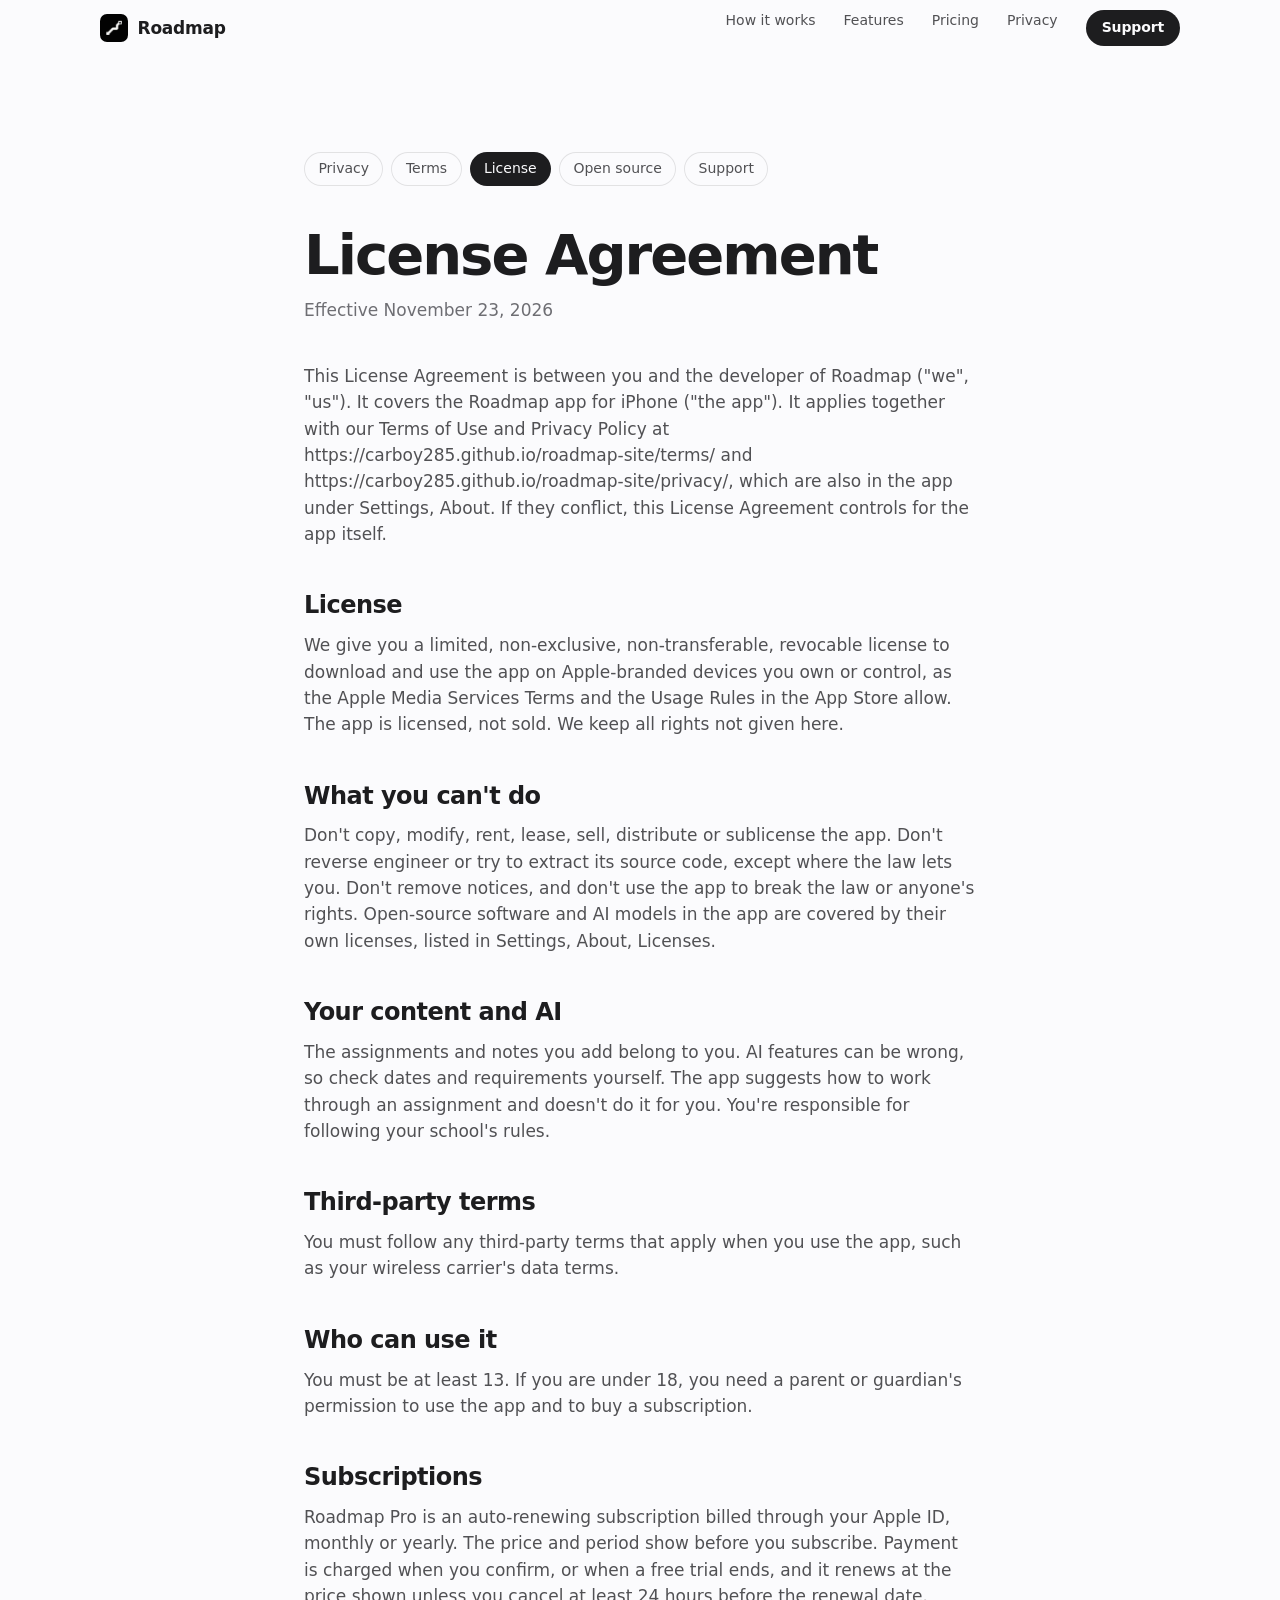
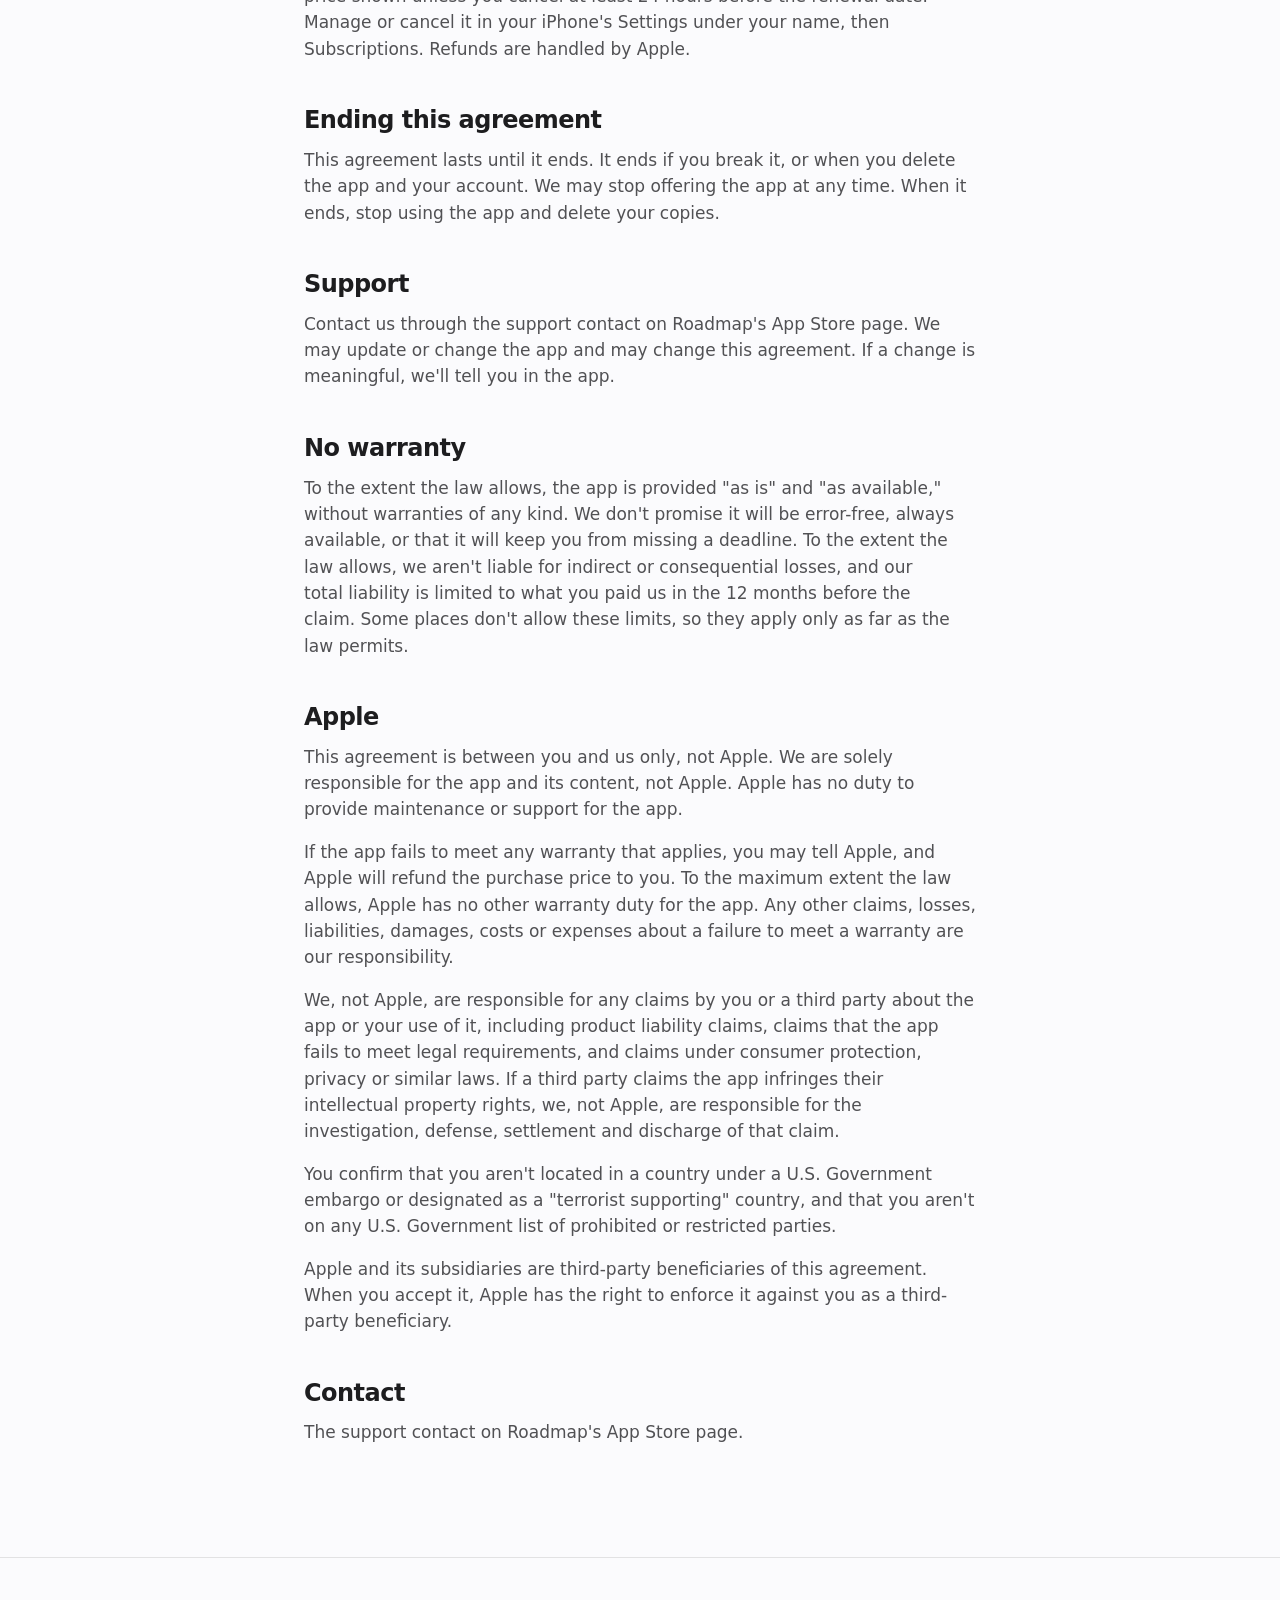
==== commit 7e7504ca: "Legal review fixes: contrast, trademark notices, website privacy note, third-party terms clause Co-A" ====
--- a/eula/index.html
+++ b/eula/index.html
@@ -32,6 +32,8 @@
 <p>Don't copy, modify, rent, lease, sell, distribute or sublicense the app. Don't reverse engineer or try to extract its source code, except where the law lets you. Don't remove notices, and don't use the app to break the law or anyone's rights. Open-source software and AI models in the app are covered by their own licenses, listed in Settings, About, Licenses.</p>
 <h2>Your content and AI</h2>
 <p>The assignments and notes you add belong to you. AI features can be wrong, so check dates and requirements yourself. The app suggests how to work through an assignment and doesn't do it for you. You're responsible for following your school's rules.</p>
+<h2>Third-party terms</h2>
+<p>You must follow any third-party terms that apply when you use the app, such as your wireless carrier's data terms.</p>
 <h2>Who can use it</h2>
 <p>You must be at least 13. If you are under 18, you need a parent or guardian's permission to use the app and to buy a subscription.</p>
 <h2>Subscriptions</h2>
@@ -53,7 +55,7 @@
 </main>
 <footer>
   <div class="wrap">
-    <span>© 2026 Roadmap. Not affiliated with Apple, Google or your school.</span>
+    <span>© 2026 Roadmap. Not affiliated with or endorsed by Apple, Google, Instructure or your school. Apple, iPhone, App Store and Apple Intelligence are trademarks of Apple Inc. Google and Google Classroom are trademarks of Google LLC. Canvas is a trademark of Instructure, Inc.</span>
     <nav aria-label="Footer"><a href="../privacy/">Privacy</a><a href="../terms/">Terms</a><a href="../eula/">License</a><a href="../licenses/">Open source</a><a href="../support/">Support</a></nav>
   </div>
 </footer>
--- a/assets/site.css
+++ b/assets/site.css
@@ -5,7 +5,7 @@
   --card: #ffffff;
   --ink: #1d1d1f;
   --ink-2: #515154;
-  --ink-3: #86868b;
+  --ink-3: #6e6e73;
   --line: rgba(0, 0, 0, 0.1);
   --glass: rgba(251, 251, 253, 0.72);
   --done: #1f9d55;
@@ -25,7 +25,7 @@
     --card: #1c1c1e;
     --ink: #f5f5f7;
     --ink-2: #a1a1a6;
-    --ink-3: #6e6e73;
+    --ink-3: #98989d;
     --line: rgba(255, 255, 255, 0.14);
     --glass: rgba(0, 0, 0, 0.66);
     --done: #32d74b;
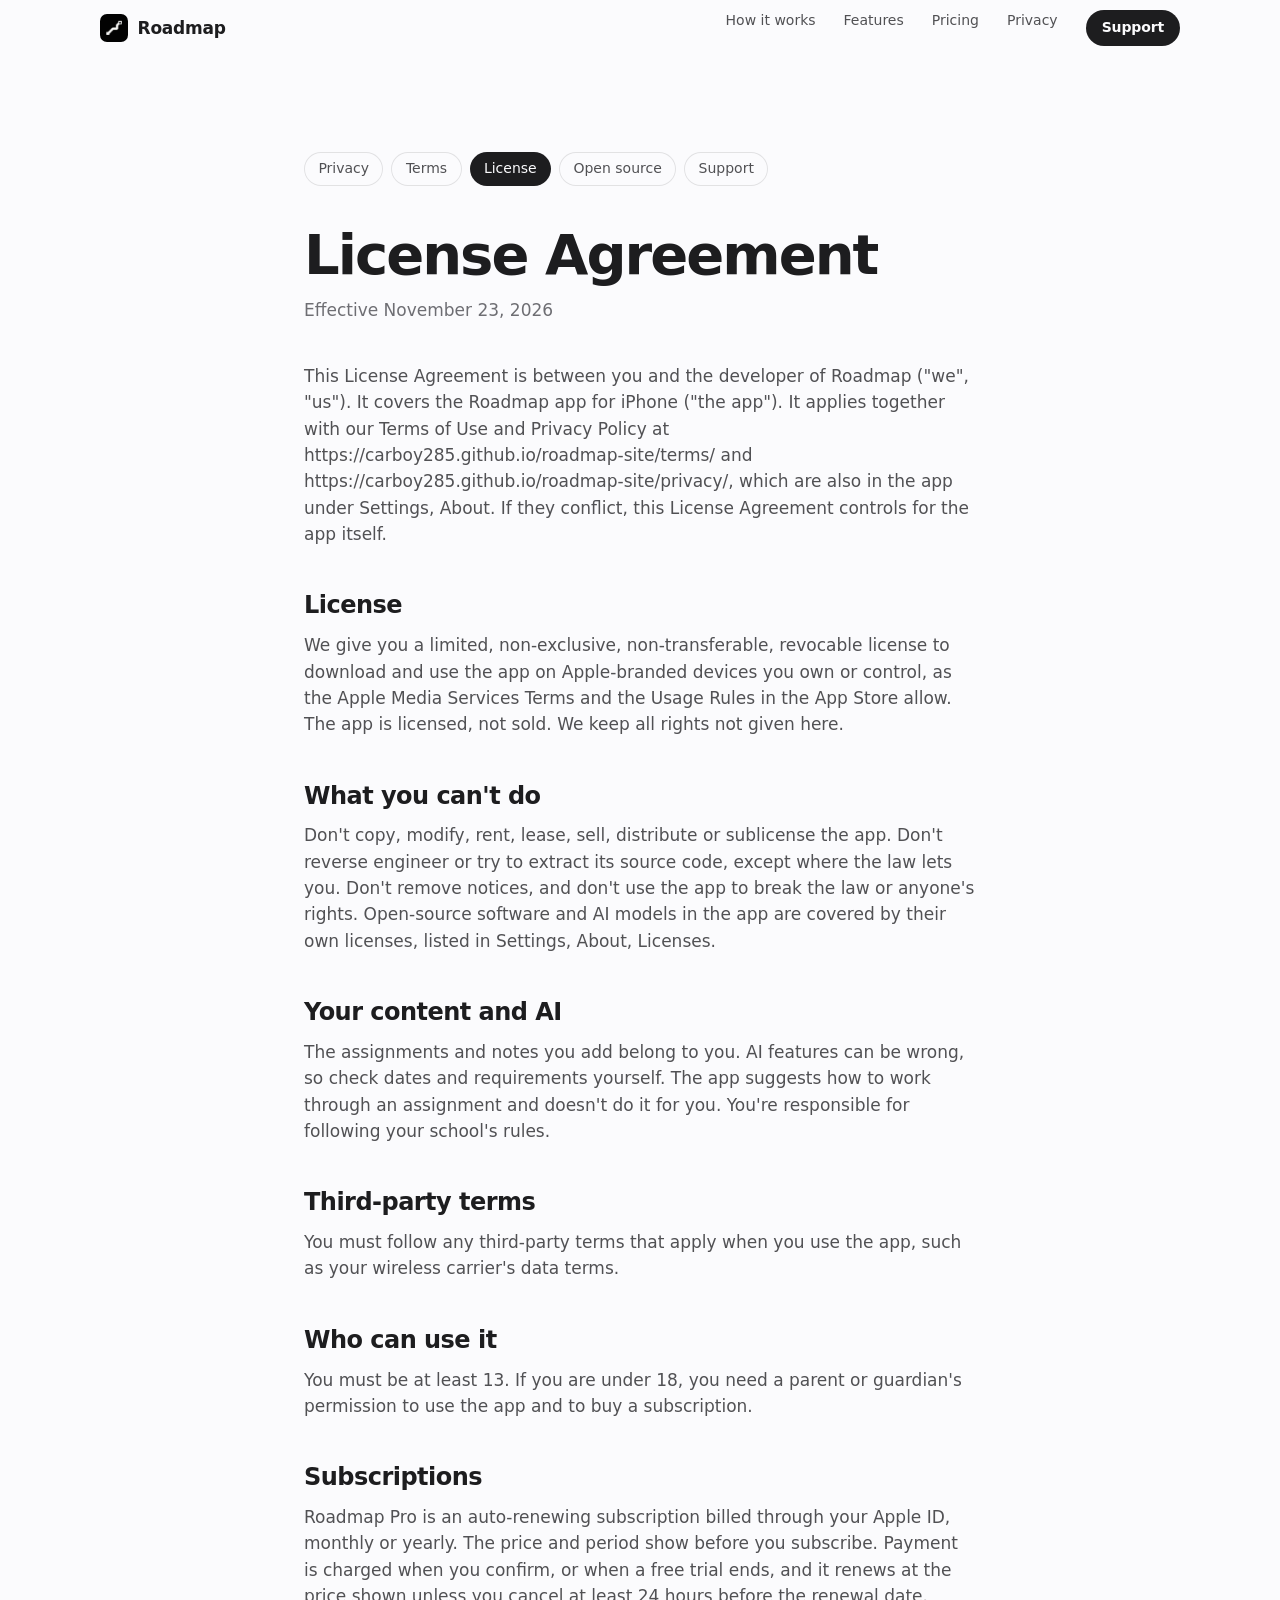
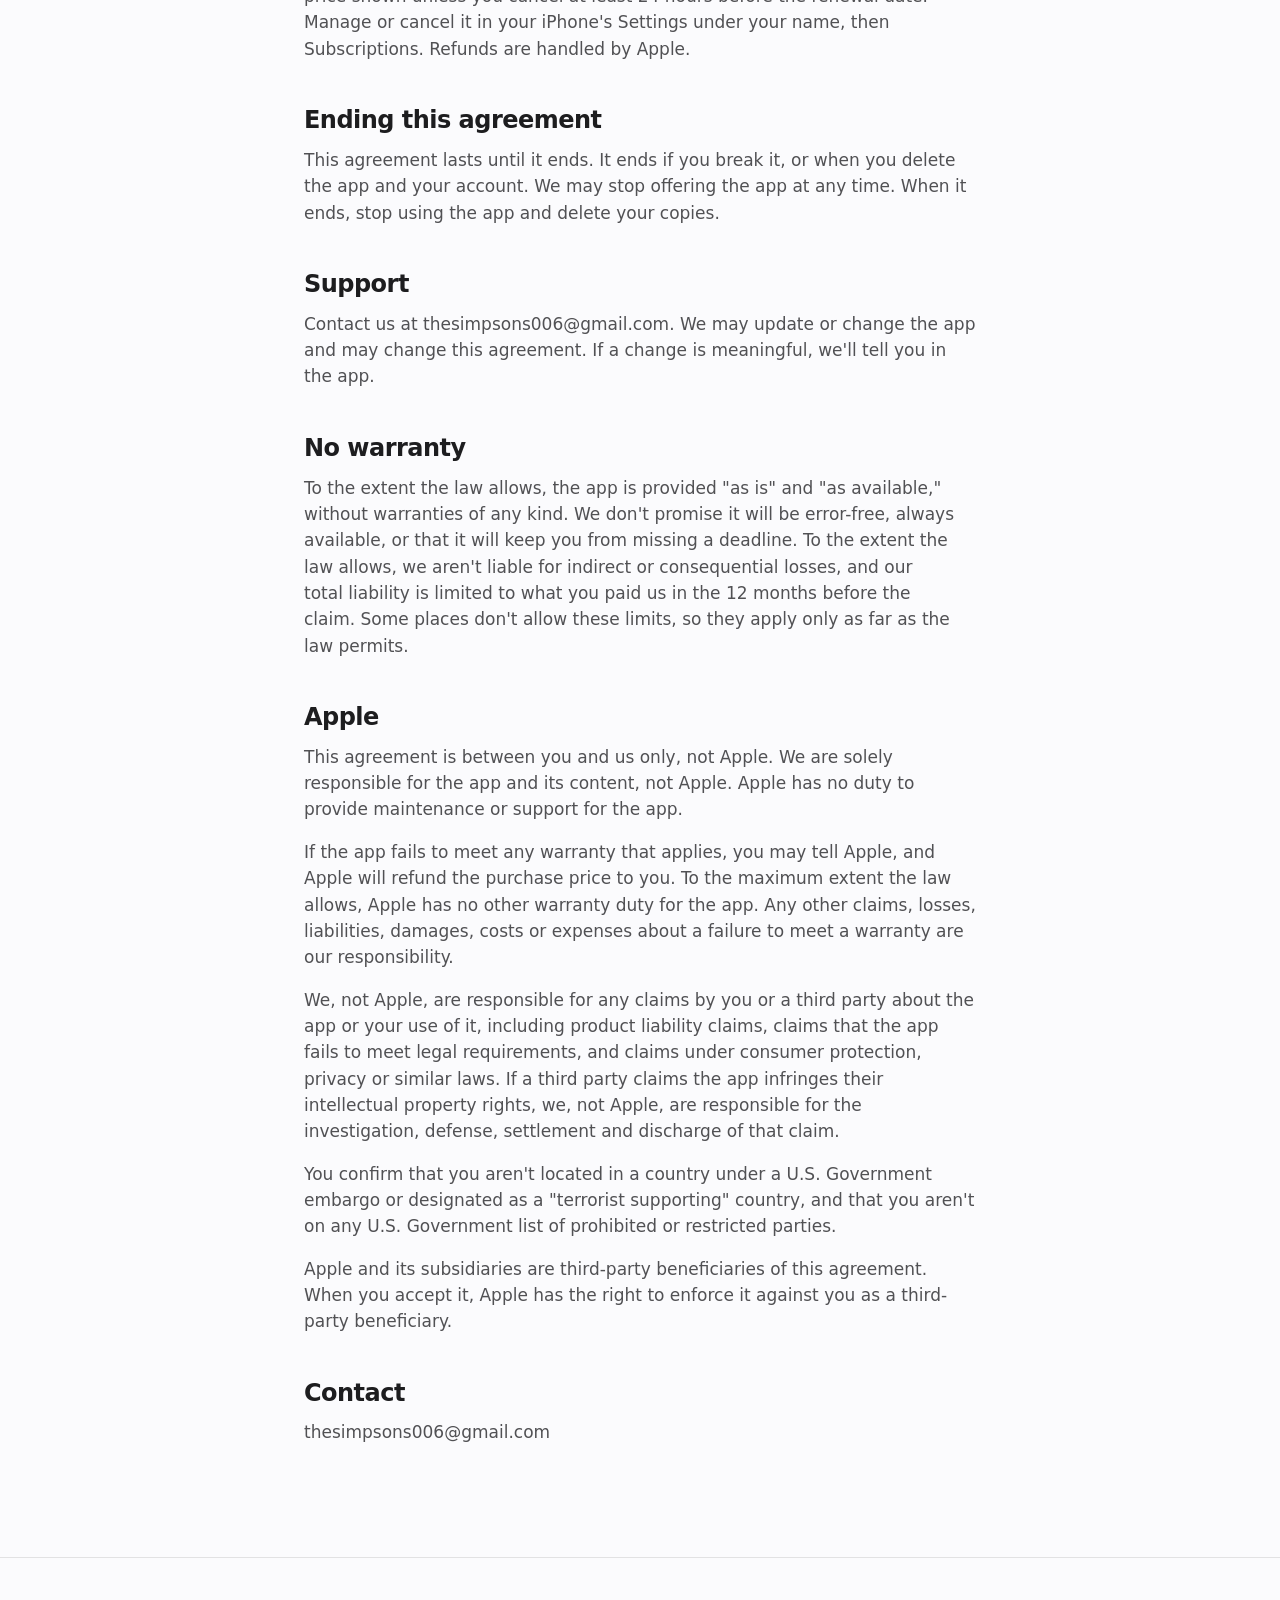
==== commit 511bd11f: "Set support email, update account deletion wording Co-Authored-By: Claude Sonnet 5.5 <noreply@anthro" ====
--- a/eula/index.html
+++ b/eula/index.html
@@ -41,7 +41,7 @@
 <h2>Ending this agreement</h2>
 <p>This agreement lasts until it ends. It ends if you break it, or when you delete the app and your account. We may stop offering the app at any time. When it ends, stop using the app and delete your copies.</p>
 <h2>Support</h2>
-<p>Contact us through the support contact on Roadmap's App Store page. We may update or change the app and may change this agreement. If a change is meaningful, we'll tell you in the app.</p>
+<p>Contact us at thesimpsons006@gmail.com. We may update or change the app and may change this agreement. If a change is meaningful, we'll tell you in the app.</p>
 <h2>No warranty</h2>
 <p>To the extent the law allows, the app is provided "as is" and "as available," without warranties of any kind. We don't promise it will be error-free, always available, or that it will keep you from missing a deadline. To the extent the law allows, we aren't liable for indirect or consequential losses, and our total liability is limited to what you paid us in the 12 months before the claim. Some places don't allow these limits, so they apply only as far as the law permits.</p>
 <h2>Apple</h2>
@@ -51,7 +51,7 @@
 <p>You confirm that you aren't located in a country under a U.S. Government embargo or designated as a "terrorist supporting" country, and that you aren't on any U.S. Government list of prohibited or restricted parties.</p>
 <p>Apple and its subsidiaries are third-party beneficiaries of this agreement. When you accept it, Apple has the right to enforce it against you as a third-party beneficiary.</p>
 <h2>Contact</h2>
-<p>The support contact on Roadmap's App Store page.</p></article>
+<p>thesimpsons006@gmail.com</p></article>
 </main>
 <footer>
   <div class="wrap">
